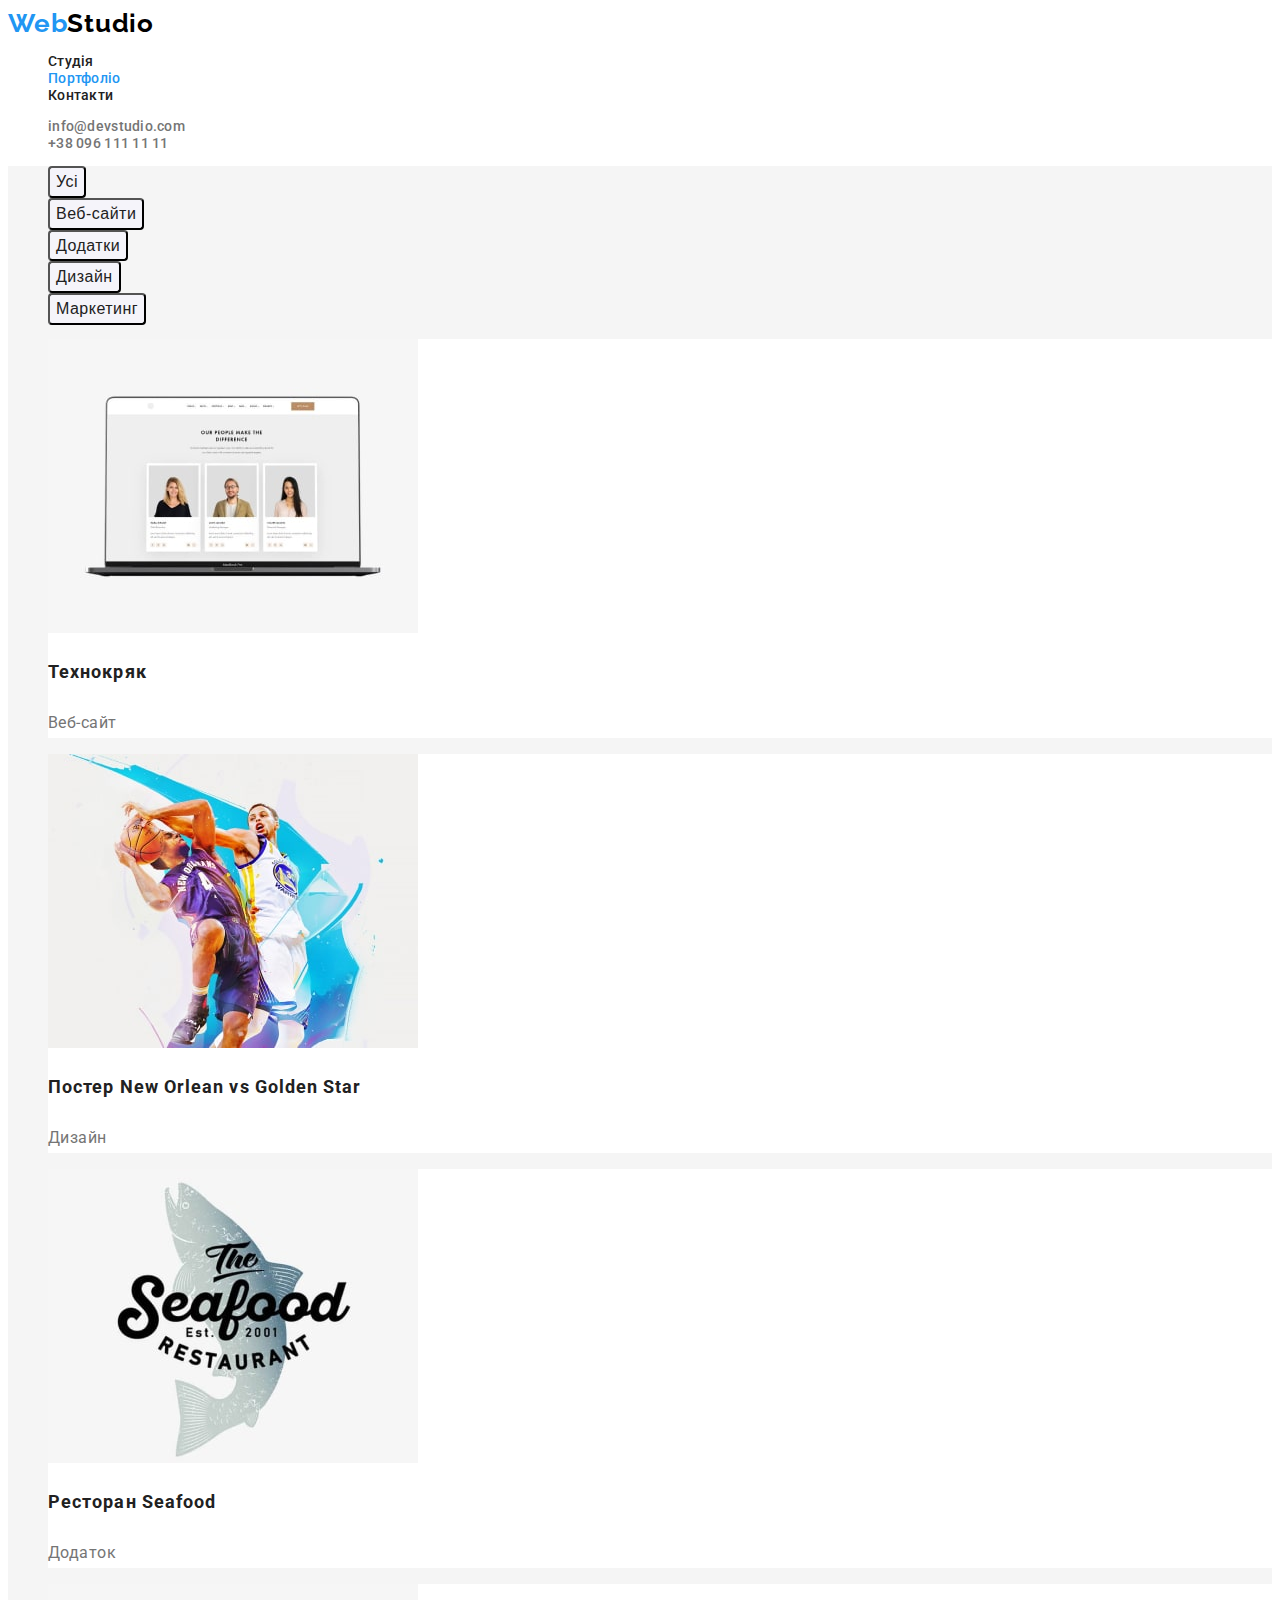
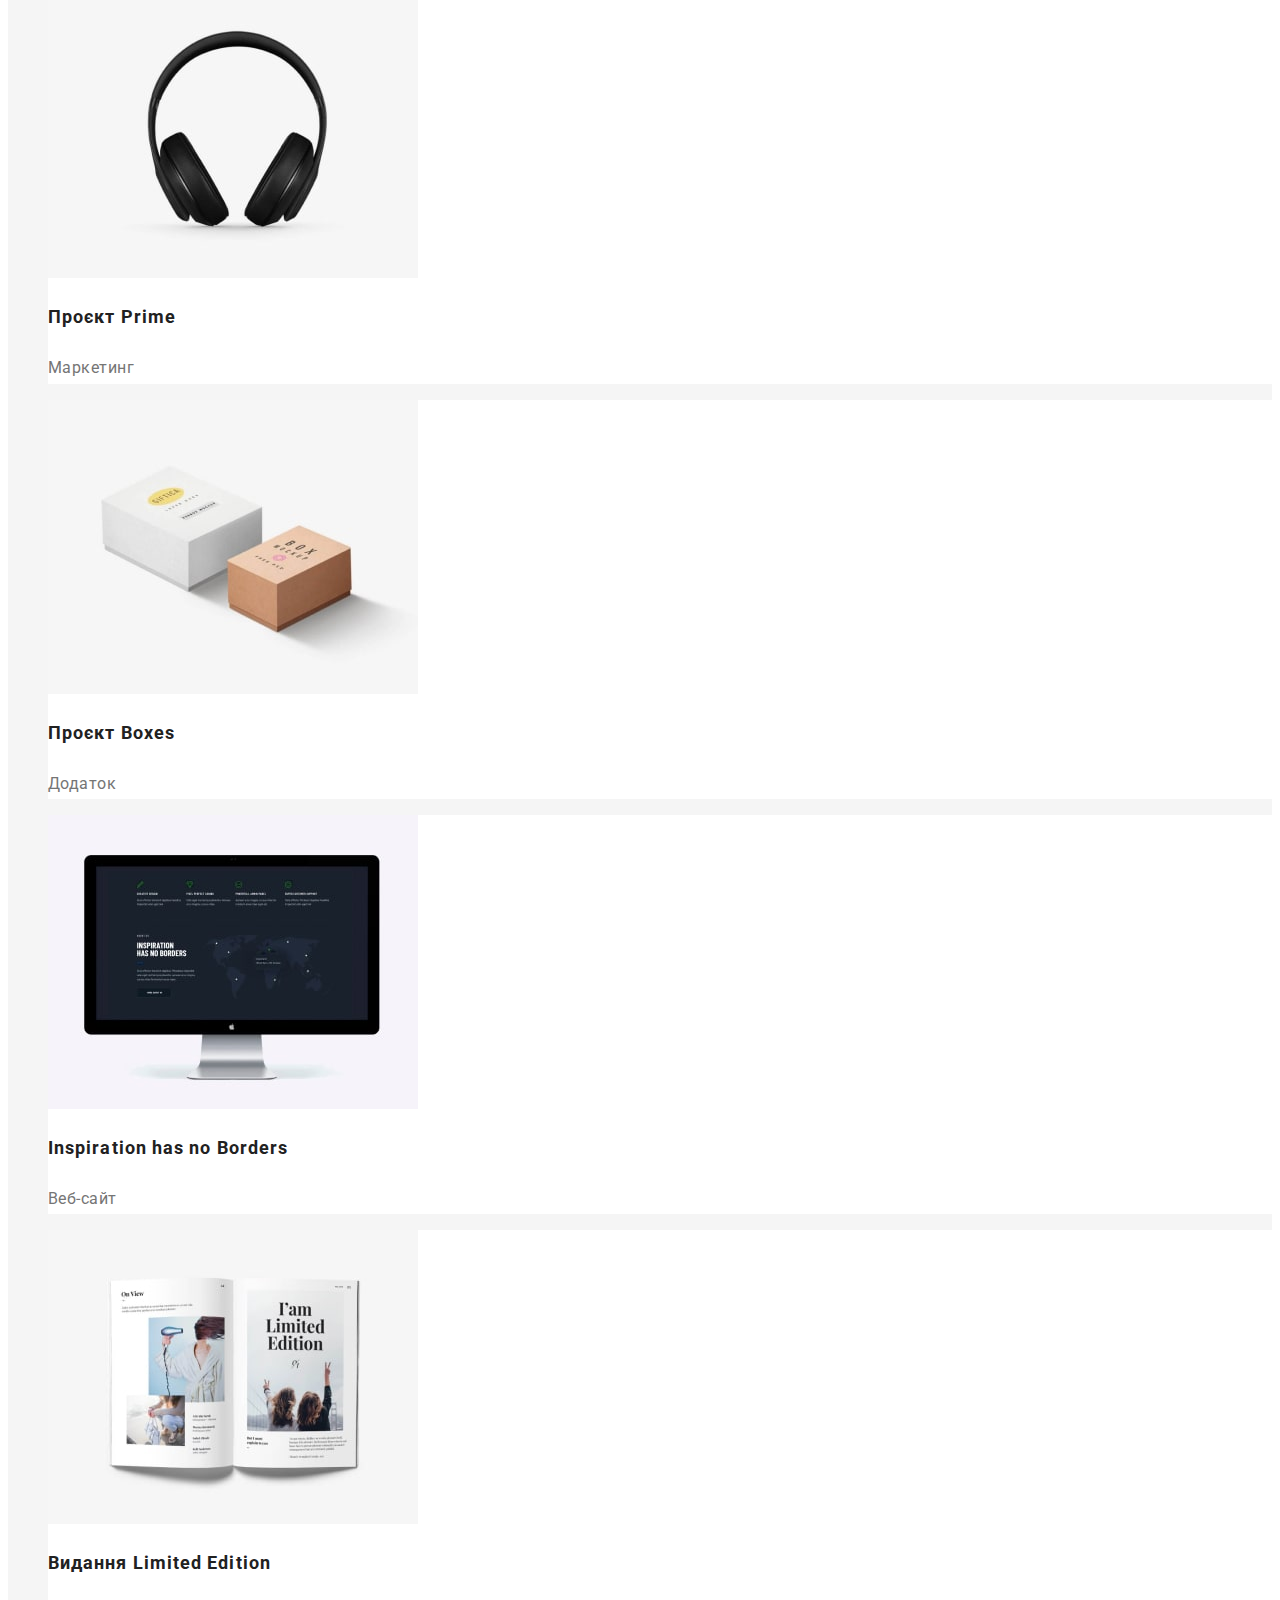
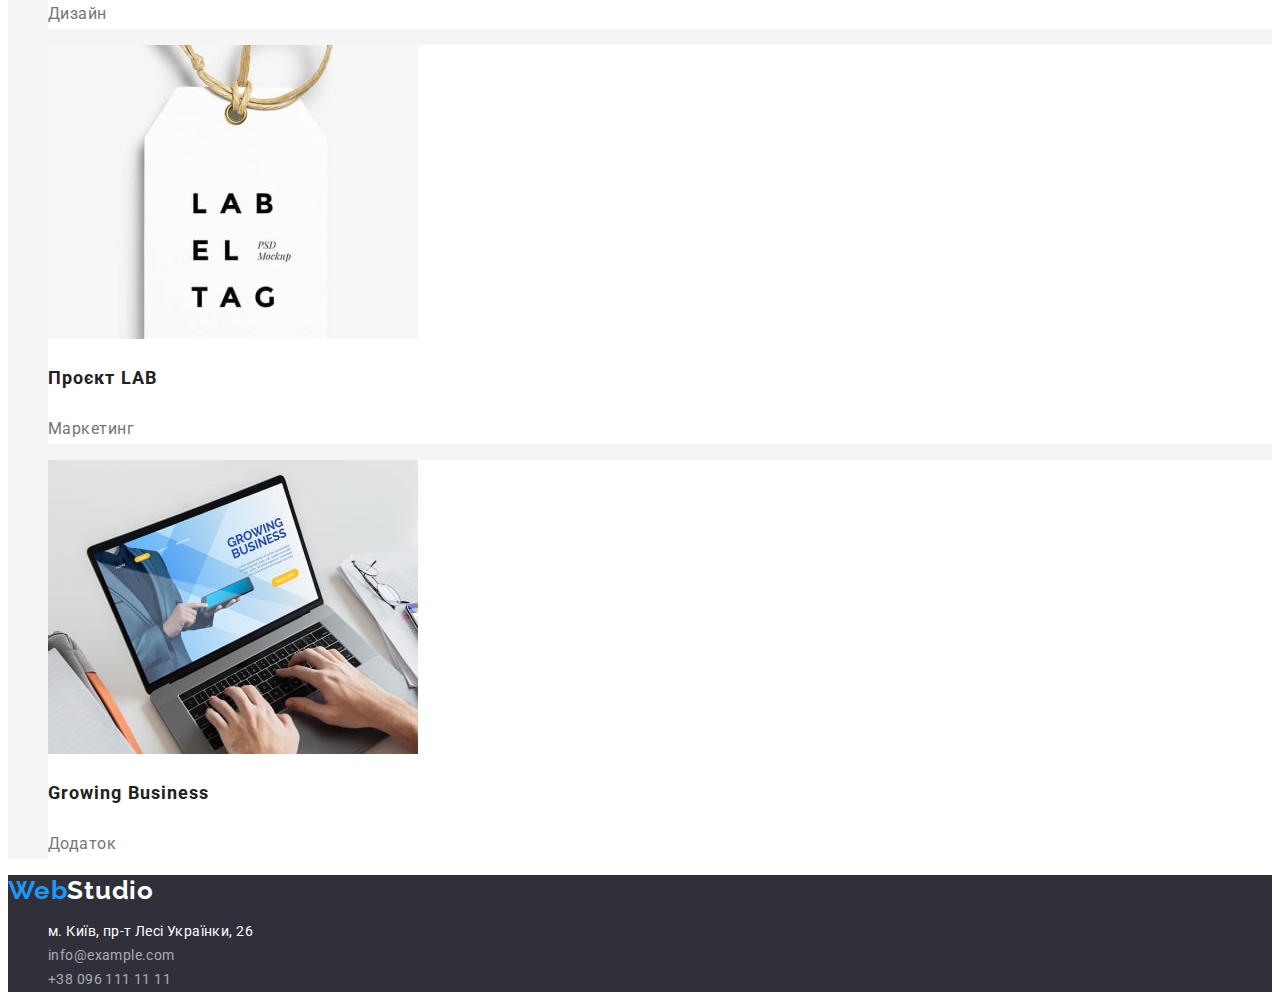
==== portfolio.html @ f95b90da "Initial commit" ====
<!DOCTYPE html>
<html lang="uk">
<head>
    <meta charset="UTF-8">
    <meta http-equiv="X-UA-Compatible" content="IE=edge">
    <meta name="viewport" content="width=device-width, initial-scale=1.0">
    <title>portfolio-hw-2</title>
    <link rel="preconnect" href="https://fonts.googleapis.com">
    <link rel="preconnect" href="https://fonts.gstatic.com" crossorigin>
    <link href="https://fonts.googleapis.com/css2?family=Raleway:wght@700&family=Roboto:wght@400;500;700;900&display=swap"
        rel="stylesheet">
    <link rel="stylesheet" href="./css/styles.css">
</head>
<body>
    <!-- HEADER -->
    <header>
        <nav>
            <a class="logo" href="./index.html">Web<span class="logo-header">Studio</span></a>
            <ul class="naw-list list">
                <li class="naw-item"><a href="./index.html" rel="noopener noreferrer nofollow" class="naw-link">Студія</a></li>
                <li class="naw-item"><a href="./portfolio.html" rel="noopener noreferrer nofollow" class="naw-link naw-page">Портфоліо</a></li>
                <li class="naw-item"><a href="#" rel="noopener noreferrer nofollow" class="naw-link">Контакти</a></li>
            </ul>
        </nav>
        <ul class="contact list">
            <li class="contact-item">
                <a href="mailto:info@devstudio.com" class="contact-link">info@devstudio.com</a>
            </li>
            <li class="contact-item">
                <a href="tel:+380961111111" class="contact-link">+38 096 111 11 11</a>
            </li>
        </ul>
    </header>

<!-- MAIN -->

    <main>

        <!-- MENU -->

        <section class="menu memu-portfolio">
         <h1 class="visually-hidden">Наші послуги</h1>
        <ul class="list menu-list">
            <li class="menu-item"><button type="button" class="menu-btn">Усі</button></li>
            <li class="menu-item"><button type="button" class="menu-btn">Веб-сайти</button></li>
            <li class="menu-item"><button type="button" class="menu-btn">Додатки</button></li>
            <li class="menu-item"><button type="button" class="menu-btn">Дизайн</button></li>
            <li class="menu-item"><button type="button" class="menu-btn">Маркетинг</button></li>
        </ul>

        <!-- PORTFOLIO -->
       <ul class="list portfolio">
        <li class="portfolio-list">
            <img src="./img/img-1.jpg" alt="Веб-сайт" width="370" height="294" class="portfolio-img">
            <h3 class="portfolio-title">Технокряк</h3>
            <p class="portfolio-text">Веб-сайт</p>
            
        </li>
        <li class="portfolio-list">
            <img src="./img/img-2.jpg" alt="Дизайн" width="370" height="294" class="portfolio-img">
            <h3 class="portfolio-title">Постер New Orlean vs Golden Star</h3>
            <p class="portfolio-text">Дизайн</p>
        </li>
        <li class="portfolio-list">
            <img src="./img/img-3.jpg" alt="Додаток" width="370" height="294" class="portfolio-img">
            <h3 class="portfolio-title">Ресторан Seafood</h3>
            <p class="portfolio-text">Додаток</p>
        </li>
        <li class="portfolio-list">
            <img src="./img/img-4.jpg" alt="Маркетинг" width="370" height="294" class="portfolio-img">
            <h3 class="portfolio-title">Проєкт Prime</h3>
            <p class="portfolio-text">Маркетинг</p>
        </li>
        <li class="portfolio-list">
            <img src="./img/img-5.jpg" alt="Додаток" width="370" height="294" class="portfolio-img">
            <h3 class="portfolio-title">Проєкт Boxes</h3>
            <p class="portfolio-text">Додаток</p>
        </li>
        <li class="portfolio-list">
            <img src="./img/img-6.jpg" alt="Веб-сайт" width="370" height="294" class="portfolio-img">
            <h3 lang="en" class="portfolio-title">Inspiration has no Borders</h3>
            <p class="portfolio-text">Веб-сайт</p>
        </li>
        <li class="portfolio-list">
            <img src="./img/img-7.jpg" alt="Дизайн" width="370" height="294" class="portfolio-img">
            <h3 class="portfolio-title">Видання Limited Edition</h3>
            <p class="portfolio-text">Дизайн</p>
        </li>
        <li class="portfolio-list">
            <img src="./img/img-8.jpg" alt="Маркетинг" width="370" height="294" class="portfolio-img">
            <h3 class="portfolio-title">Проєкт LAB</h3>
            <p class="portfolio-text">Маркетинг</p>
        </li>
        <li class="portfolio-list">
            <img src="./img/img-9.jpg" alt="Додаток" width="370" height="294" class="portfolio-img">
            <h3 lang="en" class="portfolio-title">Growing Business</h3>
            <p class="portfolio-text">Додаток</p>
        </li>
       </ul>
        </section>
    </main>

    <!-- FOOTER -->

    <footer class="footer">
        <a href="./index.html" class="logo">Web<span class="logo-footer">Studio</span></a>
        <address>
            <ul class="list footer-list">
                <li class="footer-item">
                    <a href="https://goo.gl/maps/3n27AXKgrhXGFmmF6" target="_blank" rel="noopener noreferrer nofollow" class="footer-link">м. Київ, пр-т Лесі Українки, 26</a>
                </li>
        
                <li class="footer-item">
                    <a href="mailto:info@example.com" class="footer-contact">info@example.com</a>
                </li>
                <li class="footer-item">
                    <a href="tel:+380961111111" class="footer-contact">+38 096 111 11 11</a>
                </li>
            </ul>
        </address>
    </footer>

</body>
</html>
---- css/styles.css ----
:root {
    --primary-color: #212121;
    --secondary-color: #f5f4fa;
    --accent-color: #E5E5E5;
    --color-grey: #757575;
    --common-white: #FFFFFF;
    --color-blue: #2196F3;
    --color-hero: #2F303A;
    --color-portfolio: #F5F5F5;
    --main-font: 'Roboto', sans-serif;
    --title-size: 44px;
    --text-size: 14px;
}


body {
    font-family: 'Roboto', sans-serif;
    color: var(--primary-color);
    background-color: var(--common-white);
    font-size: var(--text-size);
}

.logo {
    font-family: 'Raleway';
    font-weight: 700;
    font-size: 26px;
    line-height: 1.19;
    letter-spacing: 0.03em;
    color: var(--color-blue);
    text-decoration: none;
}

.logo-header {
    color: #000000;
    }

.list {
    list-style: none;
}
.naw-link {
    font-weight: 500;
    line-height: 1.14;
    letter-spacing: 0.02em;
    color: var(--primary-color);
    text-decoration: none;
}
.naw-link:hover {
    color: var(--color-blue);
}
.naw-link:focus {
    color: var(--color-blue);
}
.naw-page {
    color: var(--color-blue);
}
.contact-link {
    font-weight: 500;
    line-height: 1.14;
    letter-spacing: 0.02em;
    color: var(--color-grey);
    text-decoration: none;
}
.contact-link:hover {
    color: var(--color-blue);
}
.contact-link:focus {
    color: var(--color-blue);
}
.hero {
    background-color: var(--color-hero);
}
.hero-title {
    font-weight: 900;
    font-size: 44px;
    line-height: 1.36;
    text-align: center;
    letter-spacing: 0.06em;
    text-transform: uppercase;
    color: var(--common-white);
    
}
.hero-btn {
    /* font-family: 'Roboto';
    font-style: normal; */
    font-weight: 700;
    font-size: 16px;
    line-height: 1.88;
    display: flex;
    align-items: center;
    text-align: center;
    letter-spacing: 0.06em;
    color: var(--common-white);
    background-color: var(--color-blue);
    box-shadow: 0px 4px 4px rgba(0, 0, 0, 0.15);
    border-radius: 4px;
}
.visually-hidden {
    position: absolute;
    white-space: nowrap;
    width: 1px;
    height: 1px;
    overflow: hidden;
    border: 0;
    padding: 0;
    clip: rect(0 0 0 0);
    clip-path: inset(50%);
    margin: -1px;
}
.benefits-title {
    font-size: 14px;
    line-height: 1.14;
    letter-spacing: 0.03em;
    text-transform: uppercase;
    color: var(--primary-color);
}
.benefits-text {
    line-height: 1.71;
    letter-spacing: 0.03em;
    color: var(--color-grey);
}
.section-title {
    font-size: 36px;
    line-height: 1.16;
    text-align: center;
    letter-spacing: 0.03em;
   }
.team {
    background: var(--secondary-color);
}

.team-item {
    background: var(--common-white);
    box-shadow: 0px 1px 3px rgba(0, 0, 0, 0.12), 0px 1px 1px rgba(0, 0, 0, 0.14), 0px 2px 1px rgba(0, 0, 0, 0.2);
    border-radius: 0px 0px 4px 4px;
}
.team-img {
    /* position: absolute; */
    width: 270px;
    height: 260px;
    /* left: 215px;
    top: 1632px; */
    /* background: url(4853.jpg); */
    border-radius: 0px;
    /* background: #F5F4FA; */
}
.team-name {
    font-weight: 500;
    font-size: 16px;
    line-height: 1.18;
    text-align: center;
    letter-spacing: 0.03em;
}
.team-content {
    font-size: 16px;
    line-height: 1.18;
    text-align: center;
    letter-spacing: 0.03em;
    color: var(--color-grey);
}
.footer {
    background: var(--color-hero);
}
.logo-footer {
    color: var(--common-white);
}
.footer-link {
    font-style: normal;
    line-height: 1.71;
    letter-spacing: 0.03em;
    color: var(--common-white);
    text-decoration: none;
    }
.footer-contact {
    font-style: normal;
    line-height: 1.71;
    letter-spacing: 0.03em;
    color: rgba(255, 255, 255, 0.6);
    text-decoration: none;
    }
.footer-contact:hover {
    color: var(--color-blue);
}
.footer-contact:focus {
    color: var(--color-blue);
}
.menu-btn {
    font-weight: 500;
    font-size: 16px;
    line-height: 1.62;
    text-align: center;
    letter-spacing: 0.03em;
    color: var(--primary-color);
    background: var(--secondary-color);
    border-radius: 4px;
    cursor: pointer;
}
.menu-btn:hover {
    background-color: var(--color-blue);
    color: var(--common-white);
}
.menu-btn:focus {
    background-color: var(--color-blue);
    color: var(--common-white);
}
.portfolio-list {
    background-color: var(--common-white);
}
.memu-portfolio {
    background-color: var(--color-portfolio);
}
.portfolio-title {
    font-size: 18px;
    line-height: 2;
    letter-spacing: 0.06em;
    }
.portfolio-text {
    font-size: 16px;
    line-height: 1.88;
    letter-spacing: 0.03em;
    color: var(--color-grey);
}
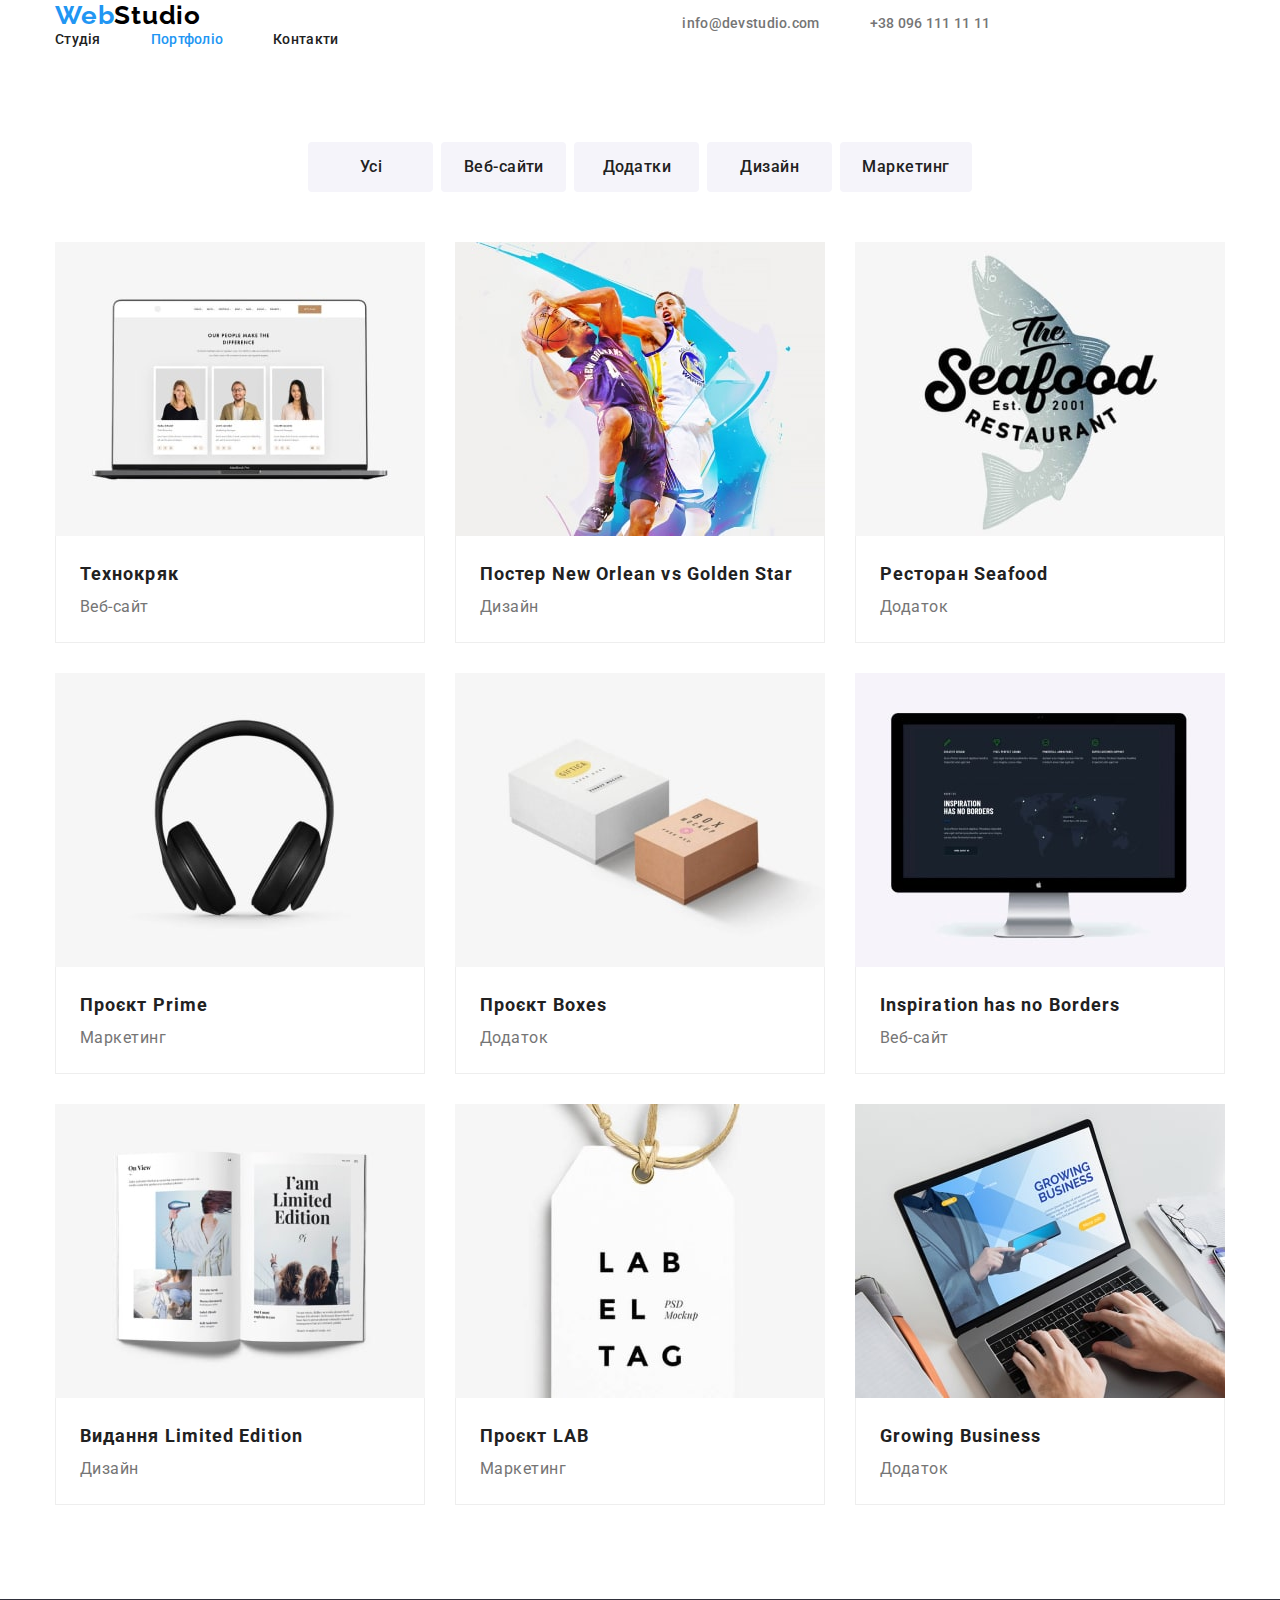
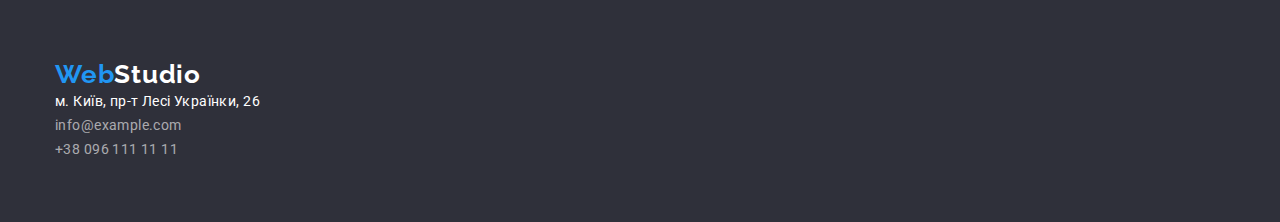
==== commit 0c8552e3: "add flex" ====
--- a/portfolio.html
+++ b/portfolio.html
@@ -1,124 +1,266 @@
 <!DOCTYPE html>
 <html lang="uk">
-<head>
-    <meta charset="UTF-8">
-    <meta http-equiv="X-UA-Compatible" content="IE=edge">
-    <meta name="viewport" content="width=device-width, initial-scale=1.0">
+  <head>
+    <meta charset="UTF-8" />
+    <meta http-equiv="X-UA-Compatible" content="IE=edge" />
+    <meta name="viewport" content="width=device-width, initial-scale=1.0" />
     <title>portfolio-hw-2</title>
-    <link rel="preconnect" href="https://fonts.googleapis.com">
-    <link rel="preconnect" href="https://fonts.gstatic.com" crossorigin>
-    <link href="https://fonts.googleapis.com/css2?family=Raleway:wght@700&family=Roboto:wght@400;500;700;900&display=swap"
-        rel="stylesheet">
-    <link rel="stylesheet" href="./css/styles.css">
-</head>
-<body>
+
+    <!-- Modern normalize -->
+    <link
+      rel="stylesheet"
+      href="https://cdnjs.cloudflare.com/ajax/libs/modern-normalize/1.1.0/modern-normalize.css"
+      integrity="sha512-Y0MM+V6ymRKN2zStTqzQ227DWhhp4Mzdo6gnlRnuaNCbc+YN/ZH0sBCLTM4M0oSy9c9VKiCvd4Jk44aCLrNS5Q=="
+      crossorigin="anonymous"
+      referrerpolicy="no-referrer"
+    />
+
+    <!-- Fonts -->
+    <link rel="preconnect" href="https://fonts.googleapis.com" />
+    <link rel="preconnect" href="https://fonts.gstatic.com" crossorigin />
+    <link
+      href="https://fonts.googleapis.com/css2?family=Raleway:wght@700&family=Roboto:wght@400;500;700;900&display=swap"
+      rel="stylesheet"
+    />
+
+    <!-- Custom styles -->
+    <link rel="stylesheet" href="./css/styles.css" />
+  </head>
+  <body>
     <!-- HEADER -->
     <header>
+      <div class="header-container container">
         <nav>
-            <a class="logo" href="./index.html">Web<span class="logo-header">Studio</span></a>
-            <ul class="naw-list list">
-                <li class="naw-item"><a href="./index.html" rel="noopener noreferrer nofollow" class="naw-link">Студія</a></li>
-                <li class="naw-item"><a href="./portfolio.html" rel="noopener noreferrer nofollow" class="naw-link naw-page">Портфоліо</a></li>
-                <li class="naw-item"><a href="#" rel="noopener noreferrer nofollow" class="naw-link">Контакти</a></li>
-            </ul>
+          <div class="partner-logo">
+            <a class="logo partner-logo" href="./index.html"
+              >Web<span class="logo-header">Studio</span></a
+            >
+          </div>
+          <ul class="naw-list list">
+            <li class="naw-item">
+              <a
+                href="./index.html"
+                rel="noopener noreferrer nofollow"
+                class="naw-link"
+                >Студія</a
+              >
+            </li>
+            <li class="naw-item">
+              <a
+                href="./portfolio.html"
+                rel="noopener noreferrer nofollow"
+                class="naw-link naw-page"
+                >Портфоліо</a
+              >
+            </li>
+            <li class="naw-item">
+              <a href="#" rel="noopener noreferrer nofollow" class="naw-link"
+                >Контакти</a
+              >
+            </li>
+          </ul>
         </nav>
         <ul class="contact list">
-            <li class="contact-item">
-                <a href="mailto:info@devstudio.com" class="contact-link">info@devstudio.com</a>
-            </li>
-            <li class="contact-item">
-                <a href="tel:+380961111111" class="contact-link">+38 096 111 11 11</a>
-            </li>
+          <li class="contact-item">
+            <a href="mailto:info@devstudio.com" class="contact-link"
+              >info@devstudio.com</a
+            >
+          </li>
+          <li class="contact-item">
+            <a href="tel:+380961111111" class="contact-link"
+              >+38 096 111 11 11</a
+            >
+          </li>
         </ul>
+      </div>
     </header>
 
-<!-- MAIN -->
+    <!-- MAIN -->
 
     <main>
-
-        <!-- MENU -->
-
-        <section class="menu memu-portfolio">
-         <h1 class="visually-hidden">Наші послуги</h1>
-        <ul class="list menu-list">
-            <li class="menu-item"><button type="button" class="menu-btn">Усі</button></li>
-            <li class="menu-item"><button type="button" class="menu-btn">Веб-сайти</button></li>
-            <li class="menu-item"><button type="button" class="menu-btn">Додатки</button></li>
-            <li class="menu-item"><button type="button" class="menu-btn">Дизайн</button></li>
-            <li class="menu-item"><button type="button" class="menu-btn">Маркетинг</button></li>
-        </ul>
-
-        <!-- PORTFOLIO -->
-       <ul class="list portfolio">
-        <li class="portfolio-list">
-            <img src="./img/img-1.jpg" alt="Веб-сайт" width="370" height="294" class="portfolio-img">
-            <h3 class="portfolio-title">Технокряк</h3>
-            <p class="portfolio-text">Веб-сайт</p>
-            
-        </li>
-        <li class="portfolio-list">
-            <img src="./img/img-2.jpg" alt="Дизайн" width="370" height="294" class="portfolio-img">
-            <h3 class="portfolio-title">Постер New Orlean vs Golden Star</h3>
-            <p class="portfolio-text">Дизайн</p>
-        </li>
-        <li class="portfolio-list">
-            <img src="./img/img-3.jpg" alt="Додаток" width="370" height="294" class="portfolio-img">
-            <h3 class="portfolio-title">Ресторан Seafood</h3>
-            <p class="portfolio-text">Додаток</p>
-        </li>
-        <li class="portfolio-list">
-            <img src="./img/img-4.jpg" alt="Маркетинг" width="370" height="294" class="portfolio-img">
-            <h3 class="portfolio-title">Проєкт Prime</h3>
-            <p class="portfolio-text">Маркетинг</p>
-        </li>
-        <li class="portfolio-list">
-            <img src="./img/img-5.jpg" alt="Додаток" width="370" height="294" class="portfolio-img">
-            <h3 class="portfolio-title">Проєкт Boxes</h3>
-            <p class="portfolio-text">Додаток</p>
-        </li>
-        <li class="portfolio-list">
-            <img src="./img/img-6.jpg" alt="Веб-сайт" width="370" height="294" class="portfolio-img">
-            <h3 lang="en" class="portfolio-title">Inspiration has no Borders</h3>
-            <p class="portfolio-text">Веб-сайт</p>
-        </li>
-        <li class="portfolio-list">
-            <img src="./img/img-7.jpg" alt="Дизайн" width="370" height="294" class="portfolio-img">
-            <h3 class="portfolio-title">Видання Limited Edition</h3>
-            <p class="portfolio-text">Дизайн</p>
-        </li>
-        <li class="portfolio-list">
-            <img src="./img/img-8.jpg" alt="Маркетинг" width="370" height="294" class="portfolio-img">
-            <h3 class="portfolio-title">Проєкт LAB</h3>
-            <p class="portfolio-text">Маркетинг</p>
-        </li>
-        <li class="portfolio-list">
-            <img src="./img/img-9.jpg" alt="Додаток" width="370" height="294" class="portfolio-img">
-            <h3 lang="en" class="portfolio-title">Growing Business</h3>
-            <p class="portfolio-text">Додаток</p>
-        </li>
-       </ul>
-        </section>
+      <!-- MENU -->
+
+      <section class="menu menu-portfolio section">
+        <div class="container">
+          <h1 class="visually-hidden">Наші послуги</h1>
+          <ul class="list menu-list">
+            <li class="menu-item">
+              <button type="button" class="menu-btn">Усі</button>
+            </li>
+            <li class="menu-item">
+              <button type="button" class="menu-btn">Веб-сайти</button>
+            </li>
+            <li class="menu-item">
+              <button type="button" class="menu-btn">Додатки</button>
+            </li>
+            <li class="menu-item">
+              <button type="button" class="menu-btn">Дизайн</button>
+            </li>
+            <li class="menu-item">
+              <button type="button" class="menu-btn">Маркетинг</button>
+            </li>
+          </ul>
+
+          <!-- PORTFOLIO -->
+          <ul class="list portfolio card-set">
+            <li class="portfolio-list card-set-item">
+              <img
+                src="./img/img-1.jpg"
+                alt="Веб-сайт"
+                width="370"
+                height="294"
+                class="portfolio-img"
+              />
+              <div class="portfolio-card">
+                <h3 class="portfolio-title">Технокряк</h3>
+                <p class="portfolio-text">Веб-сайт</p>
+              </div>
+            </li>
+            <li class="portfolio-list card-set-item">
+              <img
+                src="./img/img-2.jpg"
+                alt="Дизайн"
+                width="370"
+                height="294"
+                class="portfolio-img"
+              />
+              <div class="portfolio-card">
+                <h3 class="portfolio-title">
+                  Постер New Orlean vs Golden Star
+                </h3>
+                <p class="portfolio-text">Дизайн</p>
+              </div>
+            </li>
+            <li class="portfolio-list card-set-item">
+              <img
+                src="./img/img-3.jpg"
+                alt="Додаток"
+                width="370"
+                height="294"
+                class="portfolio-img"
+              />
+              <div class="portfolio-card">
+                <h3 class="portfolio-title">Ресторан Seafood</h3>
+                <p class="portfolio-text">Додаток</p>
+              </div>
+            </li>
+            <li class="portfolio-list card-set-item">
+              <img
+                src="./img/img-4.jpg"
+                alt="Маркетинг"
+                width="370"
+                height="294"
+                class="portfolio-img"
+              />
+              <div class="portfolio-card">
+                <h3 class="portfolio-title">Проєкт Prime</h3>
+                <p class="portfolio-text">Маркетинг</p>
+              </div>
+            </li>
+            <li class="portfolio-list card-set-item">
+              <img
+                src="./img/img-5.jpg"
+                alt="Додаток"
+                width="370"
+                height="294"
+                class="portfolio-img"
+              />
+              <div class="portfolio-card">
+                <h3 class="portfolio-title">Проєкт Boxes</h3>
+                <p class="portfolio-text">Додаток</p>
+              </div>
+            </li>
+            <li class="portfolio-list card-set-item">
+              <img
+                src="./img/img-6.jpg"
+                alt="Веб-сайт"
+                width="370"
+                height="294"
+                class="portfolio-img"
+              />
+              <div class="portfolio-card">
+                <h3 lang="en" class="portfolio-title">
+                  Inspiration has no Borders
+                </h3>
+                <p class="portfolio-text">Веб-сайт</p>
+              </div>
+            </li>
+            <li class="portfolio-list card-set-item">
+              <img
+                src="./img/img-7.jpg"
+                alt="Дизайн"
+                width="370"
+                height="294"
+                class="portfolio-img"
+              />
+              <div class="portfolio-card">
+                <h3 class="portfolio-title">Видання Limited Edition</h3>
+                <p class="portfolio-text">Дизайн</p>
+              </div>
+            </li>
+            <li class="portfolio-list card-set-item">
+              <img
+                src="./img/img-8.jpg"
+                alt="Маркетинг"
+                width="370"
+                height="294"
+                class="portfolio-img"
+              />
+              <div class="portfolio-card">
+                <h3 class="portfolio-title">Проєкт LAB</h3>
+                <p class="portfolio-text">Маркетинг</p>
+              </div>
+            </li>
+            <li class="portfolio-list card-set-item">
+              <img
+                src="./img/img-9.jpg"
+                alt="Додаток"
+                width="370"
+                height="294"
+                class="portfolio-img"
+              />
+              <div class="portfolio-card">
+                <h3 lang="en" class="portfolio-title">Growing Business</h3>
+                <p class="portfolio-text">Додаток</p>
+              </div>
+            </li>
+          </ul>
+        </div>
+      </section>
     </main>
 
     <!-- FOOTER -->
 
     <footer class="footer">
-        <a href="./index.html" class="logo">Web<span class="logo-footer">Studio</span></a>
+      <div class="container footer-container">
+        <a href="./index.html" class="logo"
+          >Web<span class="logo-footer">Studio</span></a
+        >
         <address>
-            <ul class="list footer-list">
-                <li class="footer-item">
-                    <a href="https://goo.gl/maps/3n27AXKgrhXGFmmF6" target="_blank" rel="noopener noreferrer nofollow" class="footer-link">м. Київ, пр-т Лесі Українки, 26</a>
-                </li>
-        
-                <li class="footer-item">
-                    <a href="mailto:info@example.com" class="footer-contact">info@example.com</a>
-                </li>
-                <li class="footer-item">
-                    <a href="tel:+380961111111" class="footer-contact">+38 096 111 11 11</a>
-                </li>
-            </ul>
+          <ul class="list footer-list">
+            <li class="footer-item">
+              <a
+                href="https://goo.gl/maps/3n27AXKgrhXGFmmF6"
+                target="_blank"
+                rel="noopener noreferrer nofollow"
+                class="footer-link"
+                >м. Київ, пр-т Лесі Українки, 26</a
+              >
+            </li>
+
+            <li class="footer-item">
+              <a href="mailto:info@example.com" class="footer-contact"
+                >info@example.com</a
+              >
+            </li>
+            <li class="footer-item">
+              <a href="tel:+380961111111" class="footer-contact"
+                >+38 096 111 11 11</a
+              >
+            </li>
+          </ul>
         </address>
+      </div>
     </footer>
-
-</body>
-</html>+  </body>
+</html>
--- a/css/styles.css
+++ b/css/styles.css
@@ -1,221 +1,374 @@
 :root {
-    --primary-color: #212121;
-    --secondary-color: #f5f4fa;
-    --accent-color: #E5E5E5;
-    --color-grey: #757575;
-    --common-white: #FFFFFF;
-    --color-blue: #2196F3;
-    --color-hero: #2F303A;
-    --color-portfolio: #F5F5F5;
-    --main-font: 'Roboto', sans-serif;
-    --title-size: 44px;
-    --text-size: 14px;
-}
-
+  --primary-color: #212121;
+  --secondary-color: #f5f4fa;
+  --accent-color: #e5e5e5;
+  --color-grey: #757575;
+  --common-white: #ffffff;
+  --color-blue: #2196f3;
+  --color-hero: #2f303a;
+  --color-portfolio: #f5f5f5;
+  --main-font: "Roboto", sans-serif;
+  --title-size: 44px;
+  --text-size: 14px;
+  --indent: 30px;
+  --items: 3;
+}
 
 body {
-    font-family: 'Roboto', sans-serif;
-    color: var(--primary-color);
-    background-color: var(--common-white);
-    font-size: var(--text-size);
-}
-
+  font-family: "Roboto", sans-serif;
+  color: var(--primary-color);
+  background-color: var(--common-white);
+  font-size: var(--text-size);
+}
+/* reset start */
+h1,
+h2,
+h3,
+h4,
+h5,
+h6,
+p {
+  margin: 0;
+}
+
+.link {
+  text-decoration: none;
+  color: currentColor;
+}
+
+.list {
+  list-style: none;
+  margin: 0;
+  padding: 0;
+}
+
+img {
+  display: block;
+}
+
+/* reset end */
+.section {
+  padding-top: 94px;
+  padding-bottom: 94px;
+}
+.container {
+  width: 1200px;
+  padding-right: 15px;
+  padding-left: 15px;
+  margin-left: auto;
+  margin-right: auto;
+  /* outline: 2px solid red; */
+  outline-offset: -2px;
+}
+
+.card-set {
+  display: flex;
+  flex-wrap: wrap;
+  gap: var(--indent);
+}
+.card-set-item {
+  flex-basis: calc(
+    (100% - var(--indent) * (var(--items) - 1)) / (var(--items))
+  );
+}
+
+/* HEADER */
+
+.header-container {
+  display: flex;
+  justify-content: center;
+  align-items: center;
+}
 .logo {
-    font-family: 'Raleway';
-    font-weight: 700;
-    font-size: 26px;
-    line-height: 1.19;
-    letter-spacing: 0.03em;
-    color: var(--color-blue);
-    text-decoration: none;
+  font-family: "Raleway";
+  font-weight: 700;
+  font-size: 26px;
+  line-height: 1.19;
+  letter-spacing: 0.03em;
+  color: var(--color-blue);
+  text-decoration: none;
+}
+
+.partner-logo {
+  margin-right: 93px;
+}
+
+.contact {
+  display: flex;
+  /* align-items: center; */
+  margin-right: auto;
+  gap: 50px;
 }
 
 .logo-header {
-    color: #000000;
-    }
+  color: #000000;
+}
+
+.naw-list {
+  display: flex;
+  /* align-items: center; */
+  gap: 50px;
+  margin-right: 344px;
+}
+
+.menu-list {
+  display: flex;
+  justify-content: center;
+  margin-bottom: 50px;
+}
+.menu-item:not(:last-child) {
+  margin-right: 8px;
+}
 
 .list {
-    list-style: none;
-}
+  list-style: none;
+}
+
 .naw-link {
-    font-weight: 500;
-    line-height: 1.14;
-    letter-spacing: 0.02em;
-    color: var(--primary-color);
-    text-decoration: none;
+  font-weight: 500;
+  line-height: 1.14;
+  letter-spacing: 0.02em;
+  color: var(--primary-color);
+  text-decoration: none;
 }
 .naw-link:hover {
-    color: var(--color-blue);
+  color: var(--color-blue);
 }
 .naw-link:focus {
-    color: var(--color-blue);
+  color: var(--color-blue);
 }
 .naw-page {
-    color: var(--color-blue);
+  color: var(--color-blue);
 }
 .contact-link {
-    font-weight: 500;
-    line-height: 1.14;
-    letter-spacing: 0.02em;
-    color: var(--color-grey);
-    text-decoration: none;
+  font-weight: 500;
+  line-height: 1.14;
+  letter-spacing: 0.02em;
+  color: var(--color-grey);
+  text-decoration: none;
 }
 .contact-link:hover {
-    color: var(--color-blue);
+  color: var(--color-blue);
 }
 .contact-link:focus {
-    color: var(--color-blue);
-}
+  color: var(--color-blue);
+}
+
+/* HERO */
+/* .hero-center-side {
+  display: flex;
+  } */
+
 .hero {
-    background-color: var(--color-hero);
+  background-color: var(--color-hero);
 }
 .hero-title {
-    font-weight: 900;
-    font-size: 44px;
-    line-height: 1.36;
-    text-align: center;
-    letter-spacing: 0.06em;
-    text-transform: uppercase;
-    color: var(--common-white);
-    
+  margin-bottom: 30px;
+  width: 696px;
+
+  font-weight: 900;
+  font-size: 44px;
+  line-height: 1.36;
+  text-align: center;
+  letter-spacing: 0.06em;
+  text-transform: uppercase;
+  color: var(--common-white);
 }
 .hero-btn {
-    /* font-family: 'Roboto';
+  /* font-family: 'Roboto';
     font-style: normal; */
-    font-weight: 700;
-    font-size: 16px;
-    line-height: 1.88;
-    display: flex;
-    align-items: center;
-    text-align: center;
-    letter-spacing: 0.06em;
-    color: var(--common-white);
-    background-color: var(--color-blue);
-    box-shadow: 0px 4px 4px rgba(0, 0, 0, 0.15);
-    border-radius: 4px;
+  padding: 10px 32px;
+  border: 0;
+  border-radius: 4px;
+  min-width: 216px;
+  min-height: 50px;
+  font-weight: 700;
+  font-size: 16px;
+  line-height: 1.88;
+  display: flex;
+  align-items: center;
+  text-align: center;
+  letter-spacing: 0.06em;
+  color: var(--common-white);
+  background-color: var(--color-blue);
+  box-shadow: 0px 4px 4px rgba(0, 0, 0, 0.15);
 }
 .visually-hidden {
-    position: absolute;
-    white-space: nowrap;
-    width: 1px;
-    height: 1px;
-    overflow: hidden;
-    border: 0;
-    padding: 0;
-    clip: rect(0 0 0 0);
-    clip-path: inset(50%);
-    margin: -1px;
+  position: absolute;
+  white-space: nowrap;
+  width: 1px;
+  height: 1px;
+  overflow: hidden;
+  border: 0;
+  padding: 0;
+  clip: rect(0 0 0 0);
+  clip-path: inset(50%);
+  margin: -1px;
+}
+
+/* BENEFITS */
+.benefits-container {
+  display: flex;
+}
+.benefits {
+  display: flex;
+}
+
+.benefits-list:not(:last-child) {
+  margin-right: 30px;
 }
 .benefits-title {
-    font-size: 14px;
-    line-height: 1.14;
-    letter-spacing: 0.03em;
-    text-transform: uppercase;
-    color: var(--primary-color);
+  font-size: 14px;
+  line-height: 1.14;
+  letter-spacing: 0.03em;
+  text-transform: uppercase;
+  color: var(--primary-color);
 }
 .benefits-text {
-    line-height: 1.71;
-    letter-spacing: 0.03em;
-    color: var(--color-grey);
+  line-height: 1.71;
+  letter-spacing: 0.03em;
+  color: var(--color-grey);
+  width: 270px;
+}
+
+/* ABOUT */
+.about-list {
+  display: flex;
+  flex-wrap: wrap;
+  gap: var(--indent);
 }
 .section-title {
-    font-size: 36px;
-    line-height: 1.16;
-    text-align: center;
-    letter-spacing: 0.03em;
-   }
+  margin-bottom: 50px;
+  font-size: 36px;
+  line-height: 1.16;
+  text-align: center;
+  letter-spacing: 0.03em;
+}
+
+/* TEAM */
+.team-list {
+  display: flex;
+  flex-wrap: wrap;
+  gap: var(--indent);
+}
 .team {
-    background: var(--secondary-color);
+  background: var(--secondary-color);
 }
 
 .team-item {
-    background: var(--common-white);
-    box-shadow: 0px 1px 3px rgba(0, 0, 0, 0.12), 0px 1px 1px rgba(0, 0, 0, 0.14), 0px 2px 1px rgba(0, 0, 0, 0.2);
-    border-radius: 0px 0px 4px 4px;
+  background: var(--common-white);
+  box-shadow: 0px 1px 3px rgba(0, 0, 0, 0.12), 0px 1px 1px rgba(0, 0, 0, 0.14),
+    0px 2px 1px rgba(0, 0, 0, 0.2);
+  border-radius: 0px 0px 4px 4px;
 }
 .team-img {
-    /* position: absolute; */
-    width: 270px;
-    height: 260px;
-    /* left: 215px;
+  /* position: absolute; */
+  width: 270px;
+  height: 260px;
+  /* left: 215px;
     top: 1632px; */
-    /* background: url(4853.jpg); */
-    border-radius: 0px;
-    /* background: #F5F4FA; */
+  /* background: url(4853.jpg); */
+  border-radius: 0px;
+  /* background: #F5F4FA; */
 }
 .team-name {
-    font-weight: 500;
-    font-size: 16px;
-    line-height: 1.18;
-    text-align: center;
-    letter-spacing: 0.03em;
+  font-weight: 500;
+  font-size: 16px;
+  line-height: 1.18;
+  text-align: center;
+  letter-spacing: 0.03em;
+}
+.team-card {
+  padding-top: 30px;
+  padding-bottom: 30px;
 }
 .team-content {
-    font-size: 16px;
-    line-height: 1.18;
-    text-align: center;
-    letter-spacing: 0.03em;
-    color: var(--color-grey);
+  font-size: 16px;
+  line-height: 1.18;
+  text-align: center;
+  letter-spacing: 0.03em;
+  color: var(--color-grey);
+}
+
+/* FOOTER */
+.footer-container {
+  padding-top: 60px;
+  padding-bottom: 60px;
 }
 .footer {
-    background: var(--color-hero);
+  background: var(--color-hero);
 }
 .logo-footer {
-    color: var(--common-white);
+  color: var(--common-white);
 }
 .footer-link {
-    font-style: normal;
-    line-height: 1.71;
-    letter-spacing: 0.03em;
-    color: var(--common-white);
-    text-decoration: none;
-    }
+  font-style: normal;
+  line-height: 1.71;
+  letter-spacing: 0.03em;
+  color: var(--common-white);
+  text-decoration: none;
+}
 .footer-contact {
-    font-style: normal;
-    line-height: 1.71;
-    letter-spacing: 0.03em;
-    color: rgba(255, 255, 255, 0.6);
-    text-decoration: none;
-    }
+  font-style: normal;
+  line-height: 1.71;
+  letter-spacing: 0.03em;
+  color: rgba(255, 255, 255, 0.6);
+  text-decoration: none;
+}
 .footer-contact:hover {
-    color: var(--color-blue);
+  color: var(--color-blue);
 }
 .footer-contact:focus {
-    color: var(--color-blue);
+  color: var(--color-blue);
 }
 .menu-btn {
-    font-weight: 500;
-    font-size: 16px;
-    line-height: 1.62;
-    text-align: center;
-    letter-spacing: 0.03em;
-    color: var(--primary-color);
-    background: var(--secondary-color);
-    border-radius: 4px;
-    cursor: pointer;
+  padding: 6px 22px;
+  border: 0;
+  border-radius: 4px;
+  min-width: 125px;
+  min-height: 50px;
+  font-weight: 500;
+  font-size: 16px;
+  line-height: 1.62;
+  text-align: center;
+  letter-spacing: 0.03em;
+  color: var(--primary-color);
+  background: var(--secondary-color);
+  cursor: pointer;
 }
 .menu-btn:hover {
-    background-color: var(--color-blue);
-    color: var(--common-white);
+  background-color: var(--color-blue);
+  color: var(--common-white);
 }
 .menu-btn:focus {
-    background-color: var(--color-blue);
-    color: var(--common-white);
-}
+  background-color: var(--color-blue);
+  color: var(--common-white);
+}
+
+/* PORTFOLIO */
+
 .portfolio-list {
-    background-color: var(--common-white);
-}
-.memu-portfolio {
-    background-color: var(--color-portfolio);
-}
+  background-color: var(--common-white);
+}
+.portfolio-card {
+  padding: 20px 24px;
+  border: 1px solid #eeeeee;
+  border-top: none;
+}
+
+.menu-portfolio {
+  background-color: var(--common-white);
+}
+
 .portfolio-title {
-    font-size: 18px;
-    line-height: 2;
-    letter-spacing: 0.06em;
-    }
+  font-size: 18px;
+  line-height: 2;
+  letter-spacing: 0.06em;
+}
+
 .portfolio-text {
-    font-size: 16px;
-    line-height: 1.88;
-    letter-spacing: 0.03em;
-    color: var(--color-grey);
-}+  font-size: 16px;
+  line-height: 1.88;
+  letter-spacing: 0.03em;
+  color: var(--color-grey);
+}
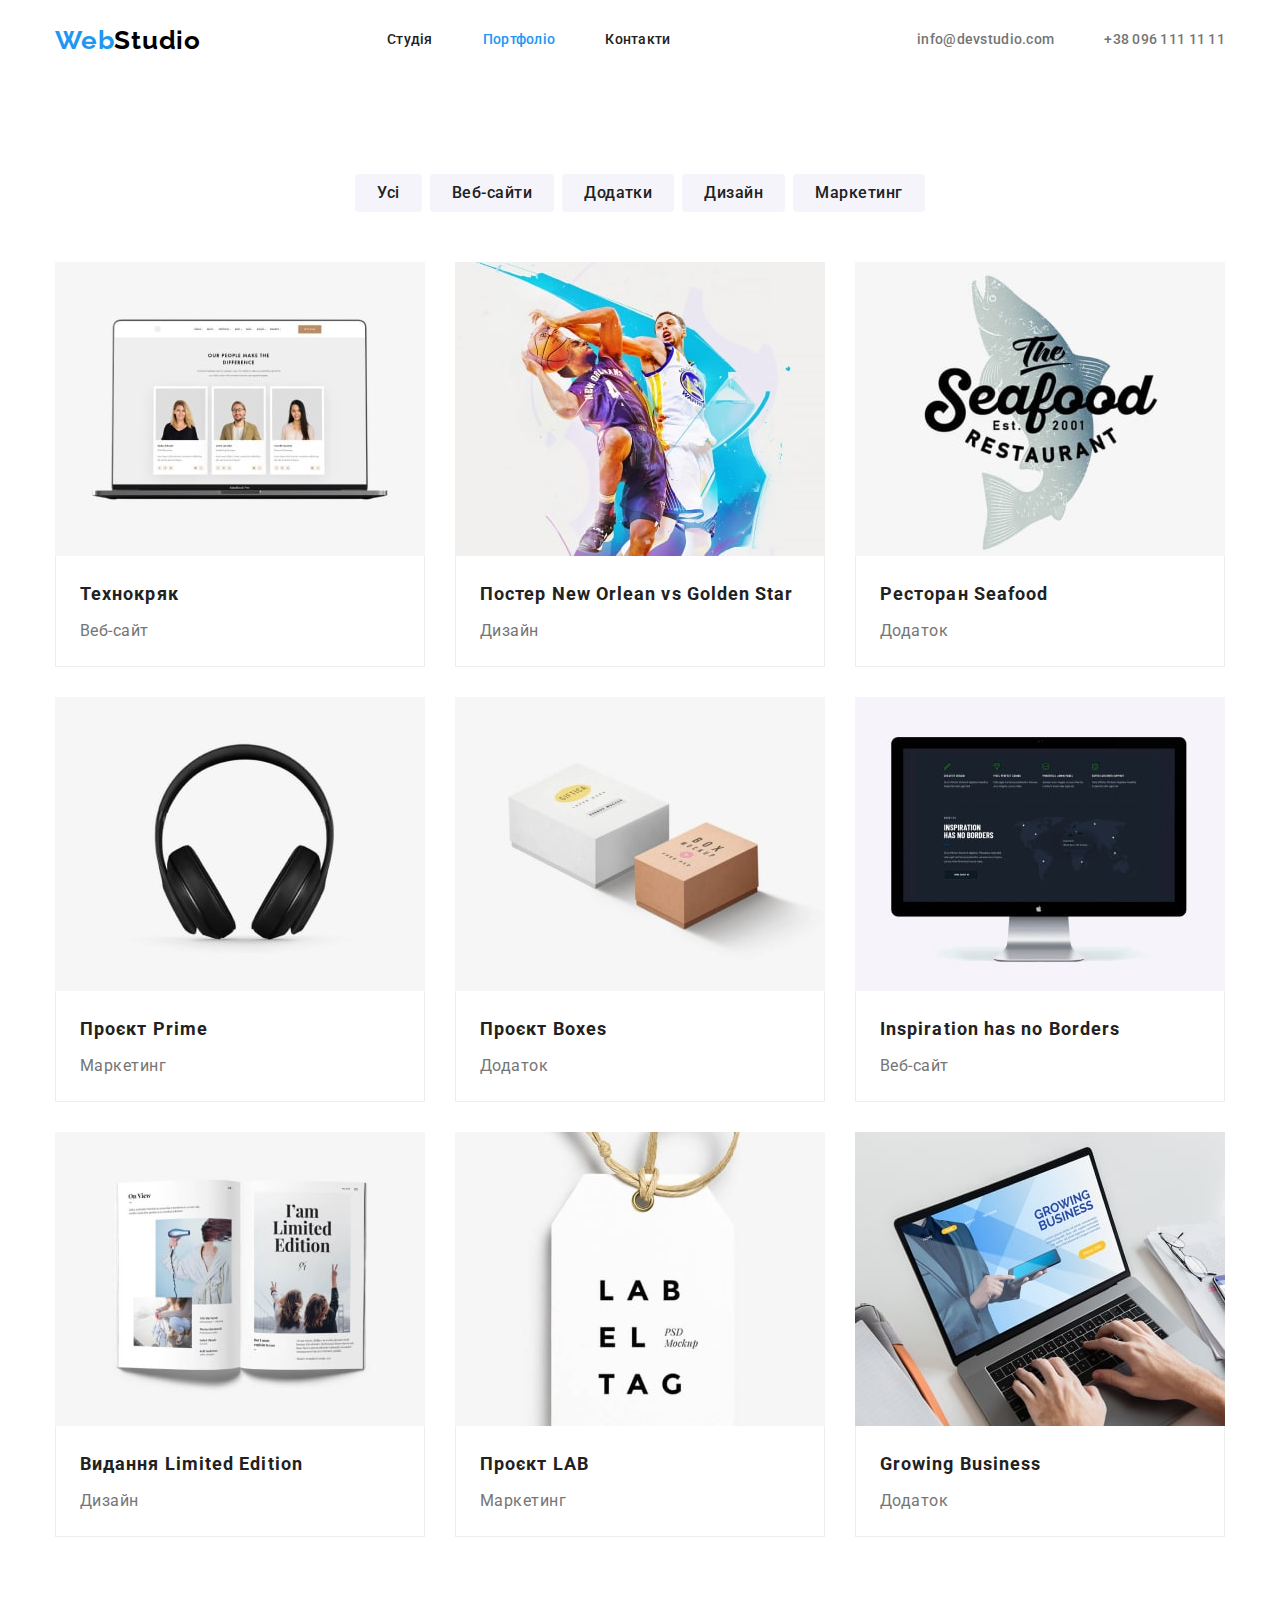
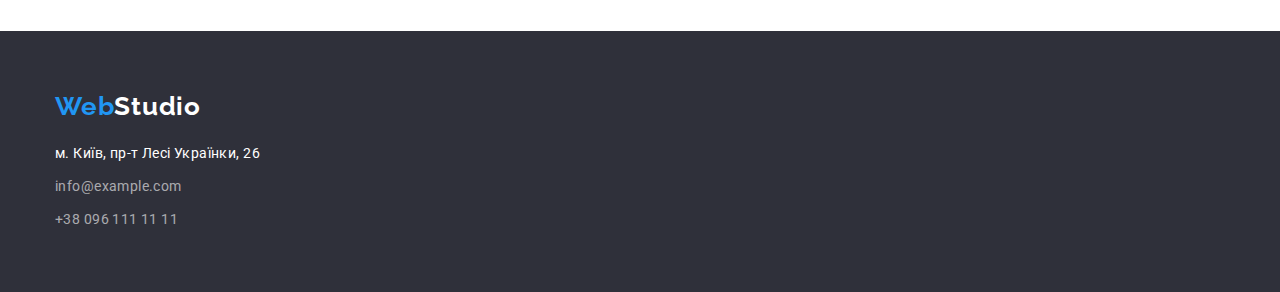
==== commit 6aa68726: "add flex" ====
--- a/portfolio.html
+++ b/portfolio.html
@@ -4,7 +4,7 @@
     <meta charset="UTF-8" />
     <meta http-equiv="X-UA-Compatible" content="IE=edge" />
     <meta name="viewport" content="width=device-width, initial-scale=1.0" />
-    <title>portfolio-hw-2</title>
+    <title>portfolio-hw-3</title>
 
     <!-- Modern normalize -->
     <link
@@ -30,7 +30,7 @@
     <!-- HEADER -->
     <header>
       <div class="header-container container">
-        <nav>
+        <nav class="header-nav">
           <div class="partner-logo">
             <a class="logo partner-logo" href="./index.html"
               >Web<span class="logo-header">Studio</span></a
@@ -112,7 +112,7 @@
                 class="portfolio-img"
               />
               <div class="portfolio-card">
-                <h3 class="portfolio-title">Технокряк</h3>
+                <h2 class="portfolio-title">Технокряк</h2>
                 <p class="portfolio-text">Веб-сайт</p>
               </div>
             </li>
@@ -125,9 +125,9 @@
                 class="portfolio-img"
               />
               <div class="portfolio-card">
-                <h3 class="portfolio-title">
+                <h2 class="portfolio-title">
                   Постер New Orlean vs Golden Star
-                </h3>
+                </h2>
                 <p class="portfolio-text">Дизайн</p>
               </div>
             </li>
@@ -140,7 +140,7 @@
                 class="portfolio-img"
               />
               <div class="portfolio-card">
-                <h3 class="portfolio-title">Ресторан Seafood</h3>
+                <h2 class="portfolio-title">Ресторан Seafood</h2>
                 <p class="portfolio-text">Додаток</p>
               </div>
             </li>
@@ -153,7 +153,7 @@
                 class="portfolio-img"
               />
               <div class="portfolio-card">
-                <h3 class="portfolio-title">Проєкт Prime</h3>
+                <h2 class="portfolio-title">Проєкт Prime</h2>
                 <p class="portfolio-text">Маркетинг</p>
               </div>
             </li>
@@ -166,7 +166,7 @@
                 class="portfolio-img"
               />
               <div class="portfolio-card">
-                <h3 class="portfolio-title">Проєкт Boxes</h3>
+                <h2 class="portfolio-title">Проєкт Boxes</h2>
                 <p class="portfolio-text">Додаток</p>
               </div>
             </li>
@@ -179,9 +179,9 @@
                 class="portfolio-img"
               />
               <div class="portfolio-card">
-                <h3 lang="en" class="portfolio-title">
+                <h2 lang="en" class="portfolio-title">
                   Inspiration has no Borders
-                </h3>
+                </h2>
                 <p class="portfolio-text">Веб-сайт</p>
               </div>
             </li>
@@ -194,7 +194,7 @@
                 class="portfolio-img"
               />
               <div class="portfolio-card">
-                <h3 class="portfolio-title">Видання Limited Edition</h3>
+                <h2 class="portfolio-title">Видання Limited Edition</h2>
                 <p class="portfolio-text">Дизайн</p>
               </div>
             </li>
@@ -207,7 +207,7 @@
                 class="portfolio-img"
               />
               <div class="portfolio-card">
-                <h3 class="portfolio-title">Проєкт LAB</h3>
+                <h2 class="portfolio-title">Проєкт LAB</h2>
                 <p class="portfolio-text">Маркетинг</p>
               </div>
             </li>
@@ -220,7 +220,7 @@
                 class="portfolio-img"
               />
               <div class="portfolio-card">
-                <h3 lang="en" class="portfolio-title">Growing Business</h3>
+                <h2 lang="en" class="portfolio-title">Growing Business</h2>
                 <p class="portfolio-text">Додаток</p>
               </div>
             </li>
@@ -238,7 +238,7 @@
         >
         <address>
           <ul class="list footer-list">
-            <li class="footer-item">
+            <li class="footer-item footer-adress">
               <a
                 href="https://goo.gl/maps/3n27AXKgrhXGFmmF6"
                 target="_blank"
--- a/css/styles.css
+++ b/css/styles.css
@@ -58,7 +58,6 @@
   margin-left: auto;
   margin-right: auto;
   /* outline: 2px solid red; */
-  outline-offset: -2px;
 }
 
 .card-set {
@@ -73,11 +72,21 @@
 }
 
 /* HEADER */
+.header {
+  border: 1px solid #ececec;
+  border-top: none;
+  border-right: none;
+  border-left: none;
+}
 
 .header-container {
   display: flex;
-  justify-content: center;
   align-items: center;
+}
+.header-nav {
+  display: flex;
+  align-items: center;
+  margin-right: auto;
 }
 .logo {
   font-family: "Raleway";
@@ -96,7 +105,6 @@
 .contact {
   display: flex;
   /* align-items: center; */
-  margin-right: auto;
   gap: 50px;
 }
 
@@ -108,7 +116,6 @@
   display: flex;
   /* align-items: center; */
   gap: 50px;
-  margin-right: 344px;
 }
 
 .menu-list {
@@ -125,11 +132,13 @@
 }
 
 .naw-link {
+  display: block;
   font-weight: 500;
   line-height: 1.14;
   letter-spacing: 0.02em;
   color: var(--primary-color);
   text-decoration: none;
+  padding: 32px 0;
 }
 .naw-link:hover {
   color: var(--color-blue);
@@ -141,11 +150,13 @@
   color: var(--color-blue);
 }
 .contact-link {
+  display: block;
   font-weight: 500;
   line-height: 1.14;
   letter-spacing: 0.02em;
   color: var(--color-grey);
   text-decoration: none;
+  padding: 32px 0;
 }
 .contact-link:hover {
   color: var(--color-blue);
@@ -155,17 +166,17 @@
 }
 
 /* HERO */
-/* .hero-center-side {
-  display: flex;
-  } */
 
 .hero {
+  text-align: center;
+  padding: 200px 0;
   background-color: var(--color-hero);
 }
 .hero-title {
+  margin-left: auto;
+  margin-right: auto;
   margin-bottom: 30px;
   width: 696px;
-
   font-weight: 900;
   font-size: 44px;
   line-height: 1.36;
@@ -182,6 +193,8 @@
   border-radius: 4px;
   min-width: 216px;
   min-height: 50px;
+  margin-left: auto;
+  margin-right: auto;
   font-weight: 700;
   font-size: 16px;
   line-height: 1.88;
@@ -207,9 +220,10 @@
 }
 
 /* BENEFITS */
-.benefits-container {
-  display: flex;
-}
+/* .benefits-container {
+  display: flex;
+} */
+
 .benefits {
   display: flex;
 }
@@ -223,6 +237,7 @@
   letter-spacing: 0.03em;
   text-transform: uppercase;
   color: var(--primary-color);
+  margin-bottom: 10px;
 }
 .benefits-text {
   line-height: 1.71;
@@ -232,6 +247,11 @@
 }
 
 /* ABOUT */
+
+.about {
+  padding-top: 0;
+}
+
 .about-list {
   display: flex;
   flex-wrap: wrap;
@@ -272,6 +292,7 @@
   /* background: #F5F4FA; */
 }
 .team-name {
+  margin-bottom: 10px;
   font-weight: 500;
   font-size: 16px;
   line-height: 1.18;
@@ -291,7 +312,7 @@
 }
 
 /* FOOTER */
-.footer-container {
+.footer {
   padding-top: 60px;
   padding-bottom: 60px;
 }
@@ -307,6 +328,12 @@
   letter-spacing: 0.03em;
   color: var(--common-white);
   text-decoration: none;
+}
+.footer-item:not(:last-child) {
+  margin-bottom: 9px;
+}
+.footer-adress {
+  margin-top: 20px;
 }
 .footer-contact {
   font-style: normal;
@@ -325,8 +352,6 @@
   padding: 6px 22px;
   border: 0;
   border-radius: 4px;
-  min-width: 125px;
-  min-height: 50px;
   font-weight: 500;
   font-size: 16px;
   line-height: 1.62;
@@ -356,11 +381,8 @@
   border-top: none;
 }
 
-.menu-portfolio {
-  background-color: var(--common-white);
-}
-
 .portfolio-title {
+  margin-bottom: 4px;
   font-size: 18px;
   line-height: 2;
   letter-spacing: 0.06em;
